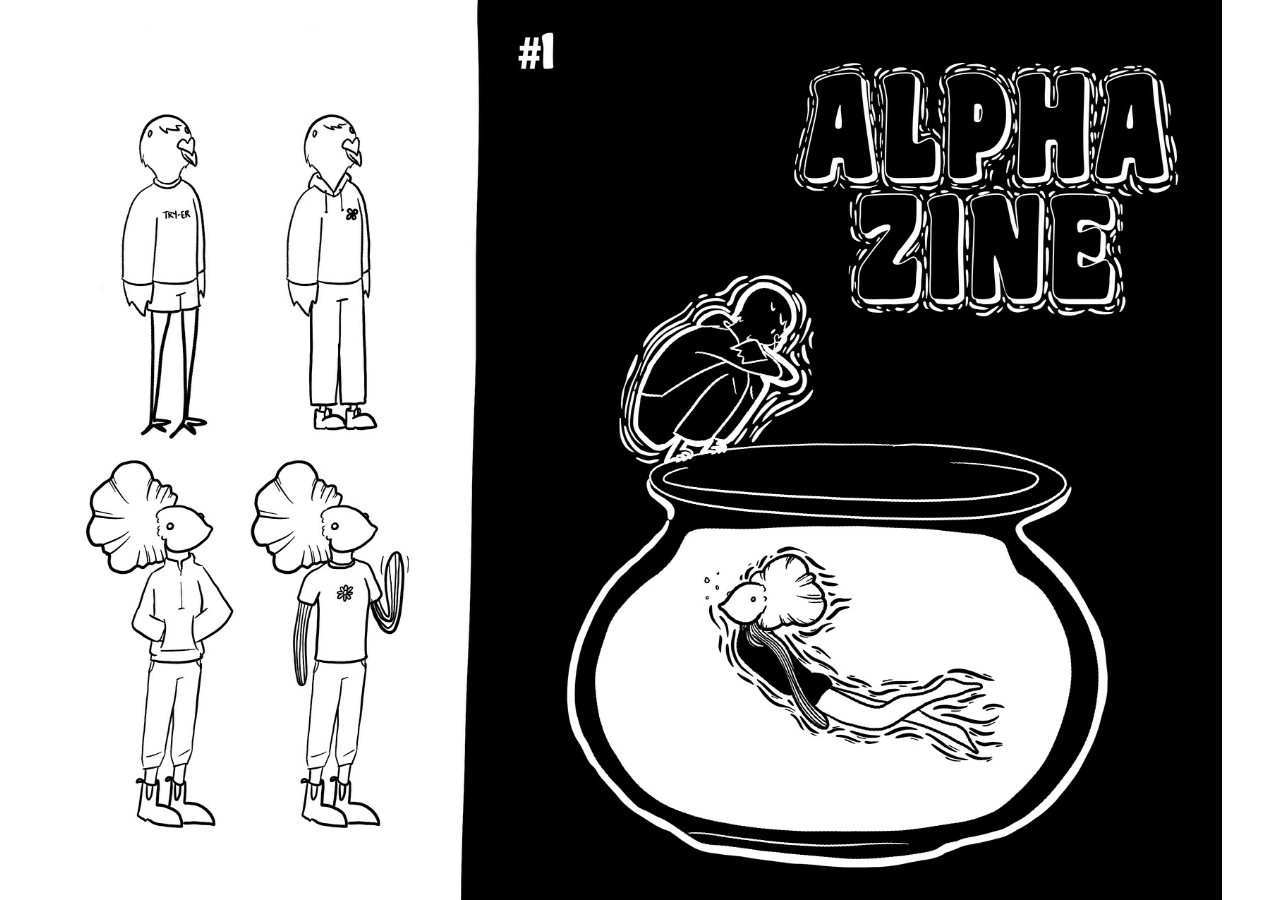
==== index.html @ 20a1c205 "working on cover page" ====
<!DOCTYPE html>
<html>
    <head>
        <link rel="stylesheet" type="text/css" href="style.css">
        <link rel="icon" href="imgs/favicon.ico">
        <title>Zine | Alpha</title>
    </head>
    <div class="imgbox">
        <img class="center-fit" src="imgs/cover.jpeg" alt="Alpha Zine">
    </div>
</html>
---- style.css ----
* {
    margin: 0;
    padding: 0;
}
.imgbox {
    display: grid;
    height: 100%;
}
.center-fit {
    max-width: 100%;
    max-height: 100vh;
    margin: auto;
}
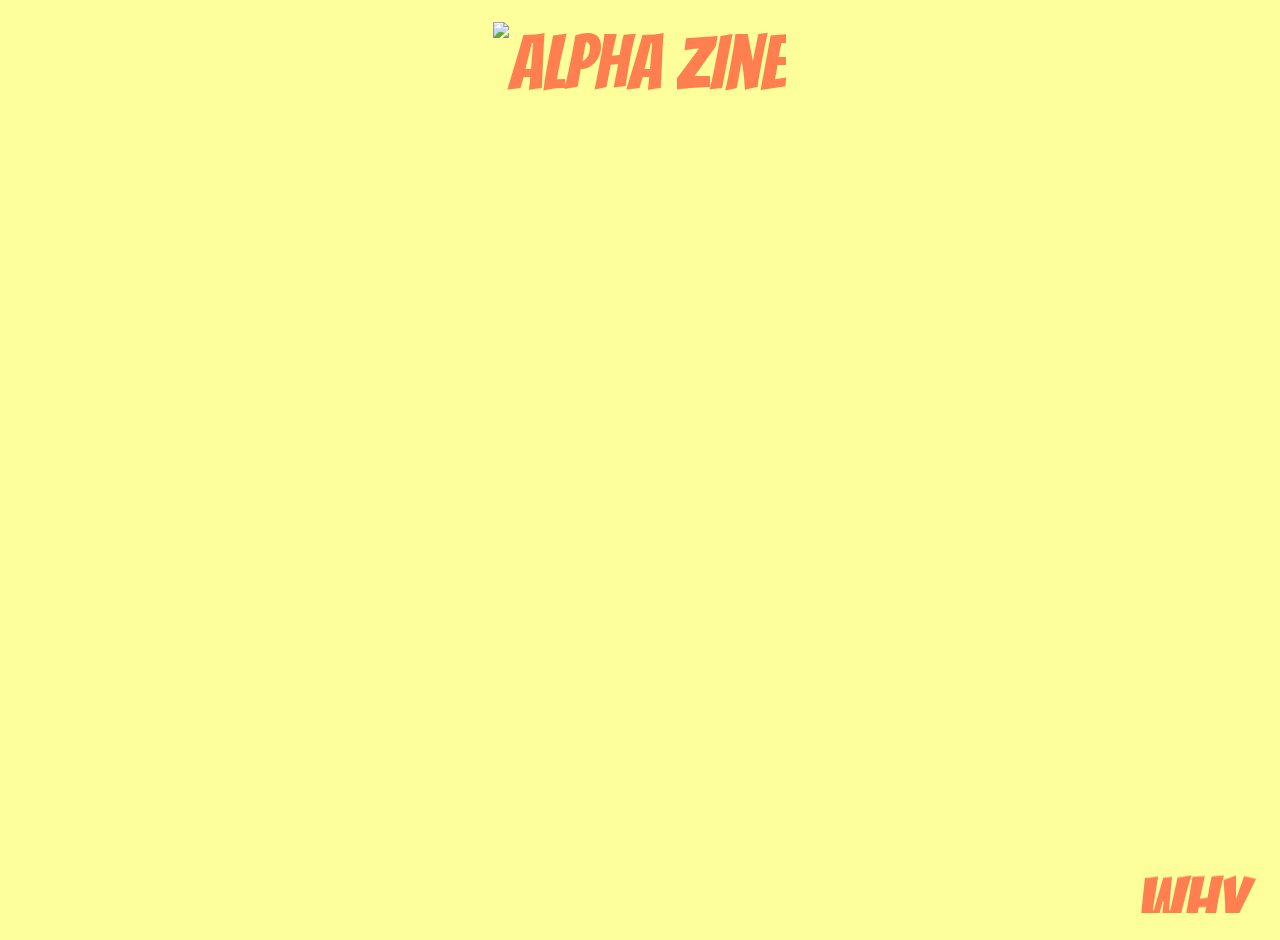
==== commit 11e23964: "new pages, adding scroll" ====
--- a/index.html
+++ b/index.html
@@ -5,7 +5,30 @@
         <link rel="icon" href="imgs/favicon.ico">
         <title>Zine | Alpha</title>
     </head>
-    <div class="imgbox">
-        <img class="center-fit" src="imgs/cover.jpeg" alt="Alpha Zine">
-    </div>
+    <body>
+        <div class="left">
+
+            <marquee behavior="scroll" direction="down" style="height:100vh">READ READ READ READ READ READ READ READ READ READ READ READ READ READ READ READ READ READ READ READ READ READ READ READ</marquee>
+    
+        </div>
+    
+        <div class="middle">
+            <div class="imgbox">
+                <img class="center-fit" src="imgs/cover.png" alt="Alpha Zine">
+            </div>
+    
+        </div>
+    
+        <div class="right">
+    
+            <marquee behavior="scroll" direction="up" style="height:100vh;">WHY WHY WHY WHY WHY WHY WHY WHY WHY WHY WHY WHY WHY WHY WHY WHY WHY WHY WHY WHY WHY WHY WHY WHY WHY WHY WHY WHY WHY WHY WHY</marquee>
+    
+        </div>
+
+        <script src="script.js"></script>
+
+    </body>
+    
+
+
 </html>--- a/style.css
+++ b/style.css
@@ -1,6 +1,19 @@
+@font-face {
+    font-family: bangers;
+    src: url(font/Bangers.ttf);
+  }
+
 * {
     margin: 0;
     padding: 0;
+    background-color:#FDFF9A;
+    color:coral;
+    font-size: 16px;
+    font-size: 6vw;
+    text-align: center;
+    font-family: bangers;
+
+
 }
 .imgbox {
     display: grid;
@@ -10,4 +23,25 @@
     max-width: 100%;
     max-height: 100vh;
     margin: auto;
+}
+
+.left{
+float: left;
+width: 12%;
+}
+
+.middle
+{
+float: left;
+width: 70%;
+}
+
+.right
+{
+float: left;
+width: 12%;
+}
+
+div{
+padding : 1%;
 }